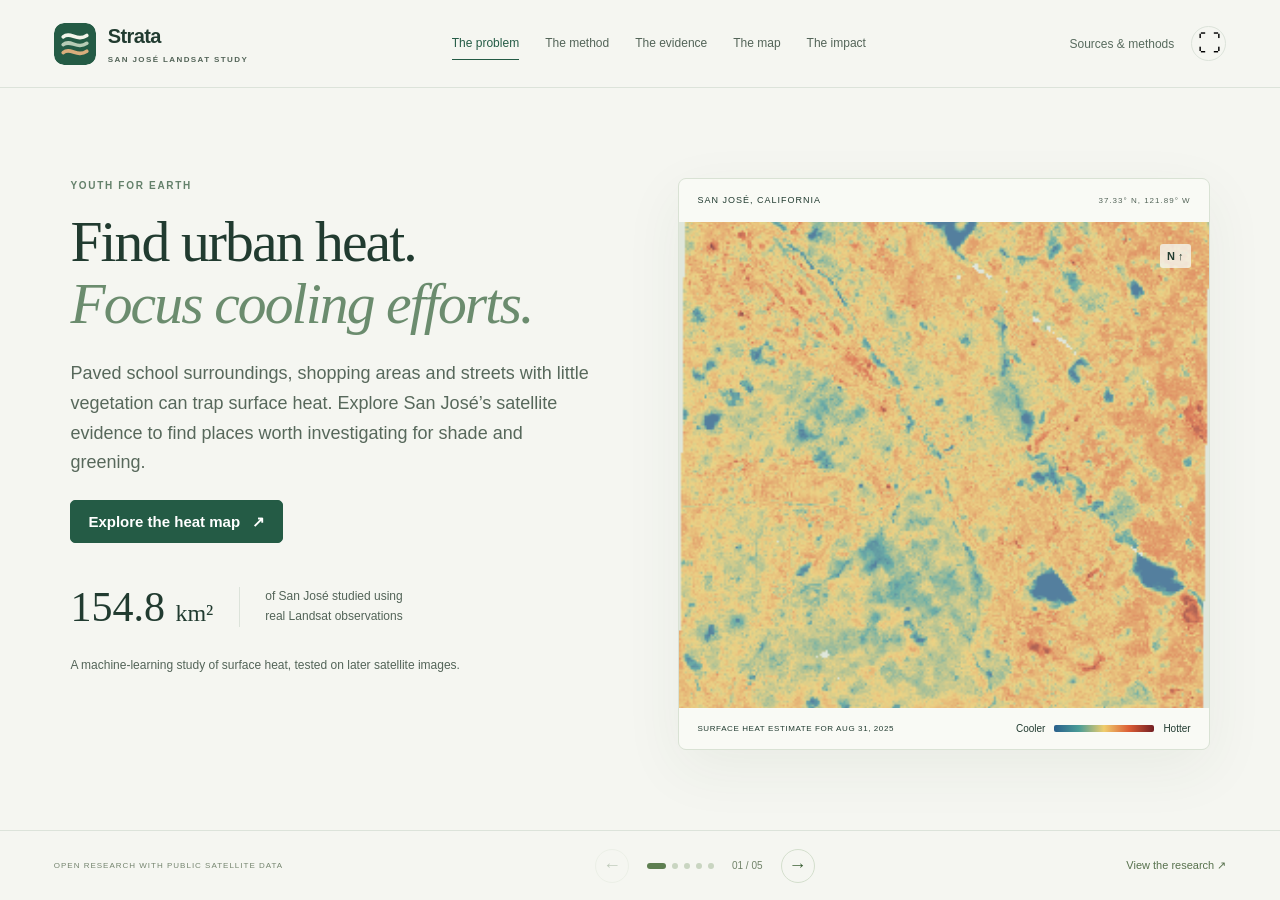
==== web/research.html @ 75213801 "Add California school discovery and evidence" ====
<!doctype html>
<html lang="en">
<head>
<meta charset="utf-8"><meta name="viewport" content="width=device-width,initial-scale=1"><meta name="theme-color" content="#f4f5f0">
<meta name="description" content="Strata: testing machine learning on real Landsat observations to find hot, low-green areas in San José for cooling assessment.">
<title>Strata — Satellite data for cooler cities</title>
<link rel="icon" href="icon.svg?v=strata" type="image/svg+xml"><link rel="icon" href="favicon.ico?v=strata" sizes="16x16 32x32 48x48"><link rel="apple-touch-icon" href="apple-touch-icon.png"><meta name="apple-mobile-web-app-title" content="Strata"><link rel="stylesheet" href="vendor/leaflet.css"><link rel="stylesheet" href="heat.css?v=explorer-20261018-5">
</head>
<body>
<header class="site-header"><a class="identity" href="#problem" aria-label="Strata, beginning"><img class="identity-mark" src="icon.svg" alt="" width="42" height="42"><span class="identity-name">Strata<small>SAN JOSÉ LANDSAT STUDY</small></span></a><nav aria-label="Sections"><a href="#problem">The problem</a><a href="#method">The method</a><a href="#results">The evidence</a><a href="#map-section">The map</a><a href="#impact">The impact</a></nav><div class="header-tools"><button id="sources-open" class="quiet-button">Sources & methods</button><button id="fullscreen" class="icon-button" aria-label="Enter full screen" title="Full screen">⛶</button></div></header>
<main>
<section id="problem" class="slide active" aria-labelledby="problem-title"><div class="intro-copy"><p class="eyebrow">YOUTH FOR EARTH</p><h1 id="problem-title">Find urban heat.<br><em>Focus cooling efforts.</em></h1><p class="lead">Paved school surroundings, shopping areas and streets with little vegetation can trap surface heat. Explore San José’s satellite evidence to find places worth investigating for shade and greening.</p><a class="primary-button intro-cta" href="#map-section">Explore the heat map <span aria-hidden="true">↗</span></a><div class="intro-stat"><strong>154.8 <span>km²</span></strong><p>of San José studied using<br>real Landsat observations</p></div><p class="subtle">A machine-learning study of surface heat, tested on later satellite images.</p></div><figure class="hero-map"><div class="map-location">SAN JOSÉ, CALIFORNIA <span>37.33° N, 121.89° W</span></div><img src="heat/predicted-anomaly.png" alt="Model-estimated surface heat differences across the San José study area, based on August 31, 2025 Landsat observations"><div class="map-compass" aria-hidden="true">N ↑</div><figcaption><span>SURFACE HEAT ESTIMATE FOR AUG 31, 2025</span><div class="color-key"><span>Cooler</span><i></i><span>Hotter</span></div></figcaption></figure></section>

<section id="method" class="slide" aria-labelledby="method-title" hidden>
  <div class="slide-heading">
    <p class="eyebrow">01 / FROM SATELLITE DATA TO A TESTED MODEL</p>
    <h2 id="method-title">Learn heat patterns<br>from reflected light.</h2>
    <p class="lead"><a href="https://science.nasa.gov/mission/landsat-8/" target="_blank" rel="noreferrer">Landsat</a> is NASA and the U.S. Geological Survey’s Earth-observing satellite program. Its images capture reflected sunlight and heat emitted by the ground.</p>
  </div>
  <div class="method-visual">
    <div class="pipeline">
      <article>
        <div class="spectral-graphic" aria-hidden="true"><i></i><i></i><i></i><i></i><i></i><i></i></div>
        <span class="step-number">01</span>
        <h3>Prepare the satellite inputs</h3>
        <p>Remove cloudy pixels. Use six visible and infrared bands to measure vegetation, moisture and built-surface patterns, including nearby areas.</p>
        <small class="pipeline-label">INPUT: REFLECTED LIGHT</small>
      </article>
      <span class="pipeline-arrow" aria-hidden="true">→</span>
      <article>
        <svg class="tree-graphic" viewBox="0 0 180 86" aria-hidden="true"><path d="M90 8V28M90 28H38V48M90 28H142V48M38 48H14V74M38 48H62V74M142 48H118V74M142 48H166V74"/><g><circle cx="90" cy="8" r="7"/><circle cx="38" cy="48" r="7"/><circle cx="142" cy="48" r="7"/><circle cx="14" cy="74" r="5"/><circle cx="62" cy="74" r="5"/><circle cx="118" cy="74" r="5"/><circle cx="166" cy="74" r="5"/></g></svg>
        <span class="step-number">02</span>
        <h3>Learn from measured heat</h3>
        <p>Pair earlier light readings with known surface temperatures. Our model learns patterns connecting reflected light with relative surface heat. Open the technical details to see its settings.</p>
        <small class="pipeline-label">TRAINING ANSWER: THERMAL DATA</small>
      </article>
      <span class="pipeline-arrow" aria-hidden="true">→</span>
      <article>
        <div class="heat-graphic" aria-hidden="true"></div>
        <span class="step-number">03</span>
        <h3>Predict, then check</h3>
        <p>Estimate heat in two unseen 2025 images using reflected light alone. Compare the estimates with the satellite’s withheld thermal readings.</p>
        <small class="pipeline-label">OUTPUT: °C ABOVE OR BELOW THE IMAGE MEDIAN</small>
      </article>
    </div>
    <div class="training-timeline">
      <div><span class="timeline-label">TRAIN THE MODEL</span><strong>2022—2024</strong><span>8 images with light and heat measurements</span></div>
      <div class="timeline-track" aria-hidden="true"><i></i><i></i><i></i><i></i><i></i><i></i><i></i><i></i><b>→</b><i class="test-dot"></i><i class="test-dot"></i></div>
      <div><span class="timeline-label test">TEST ON LATER DATES</span><strong>2025</strong><span>2 images excluded from training</span></div>
    </div>
    <div class="method-note"><span>What the ML tests</span><p>Can reflected light recover surface-heat patterns? Thermal readings are evaluation targets, not input features. The observed map is available directly for this date; ML is not required to view it.</p></div><details class="technical-details"><summary>Model settings & evaluation design</summary><p>ExtraTrees uses 220 trees, minimum leaf size 3, six reflectance bands, four spectral indices, and 90/270 m neighborhood context. Eight earlier images train the model; two later images test it. A separate spatial check withholds 600 m blocks.</p></details>
  </div>
</section>

<section id="results" class="slide" aria-labelledby="results-title" hidden><div class="slide-heading compact"><p class="eyebrow">02 / MEASURED PERFORMANCE</p><h2 id="results-title">Tested on later dates.<br><em>Better than a simple baseline.</em></h2></div><div class="evidence-layout"><article class="chart-panel"><div class="chart-heading"><h3>Surface-temperature prediction error</h3><span>RMSE in °C (lower is better)</span></div><div id="error-chart" class="error-chart" aria-live="polite"></div><div class="chart-legend"><span><i class="baseline-swatch"></i>Same temperature difference everywhere</span><span><i class="model-swatch"></i>Our model</span></div><p class="chart-caption">Baseline: predict the scene median at every location.</p></article><article class="hotspot-panel"><div class="result-number"><strong id="error-reduction">—</strong><span>lower average error<br>across the two test dates</span></div><div class="hotspot-heading"><h3>Did it find the hottest places?</h3><p>Among locations flagged in the hottest fifth:</p></div><div id="hotspot-chart" aria-live="polite"></div><p class="chart-caption">A match means a location was also in the satellite-measured hottest fifth. These results come from the later 2025 images.</p></article></div><details class="technical-details spatial-check"><summary>Separate spatial check: compare with a simpler model</summary><p>This check holds out 600 m blocks in the training-year images. It is separate from the two later test dates above.</p><p id="ridge-comparison">Loading spatial comparison…</p></details><div class="evidence-foot"><span>Real Landsat observations with a separate heat-band target</span><span>Surface heat differences, rather than air temperature</span></div></section>

<section id="map-section" class="slide map-slide" aria-labelledby="map-title" hidden>
  <div class="map-slide-heading"><div><p class="eyebrow">03 / EXPLORE YOUR SURROUNDINGS</p><h2 id="map-title">Familiar places.<em> A closer look at heat.</em></h2></div><span class="date-label">ACQUIRED AUG 31, 2025 · HISTORICAL SURFACE HEAT</span></div>
  <p class="explorer-intro">Choose a place or click the map. Compare the surrounding 300 m, then explore which hot, low-green areas qualify for field review.</p>
  <p id="data-status" class="notice" role="status">Loading satellite observations and places…</p>
  <fieldset id="explorer-controls" class="explorer-controls" disabled><legend class="sr-only">Explore satellite evidence</legend>
    <div class="place-picker"><div class="place-search"><label for="place-search">Find a starting place</label><input id="place-search" type="search" placeholder="Search the 3 featured places" aria-controls="place-list" autocomplete="off"><small>Featured places only · San José study area</small></div><div id="place-list" class="place-list"></div><p id="place-empty" class="notice" role="status" hidden>No matching featured place. Try “park,” “campus” or “market,” or select the map.</p></div>
    <div class="map-card"><div class="map-toolbar"><div class="map-modes" role="group" aria-label="Map layer"><button class="mode active" data-mode="prediction" aria-pressed="true">Model estimate</button><button class="mode" data-mode="observed" aria-pressed="false">Satellite measurement</button><button class="mode" data-mode="error" aria-pressed="false">Prediction error</button><button class="mode" data-mode="priority" aria-pressed="false">Places to review</button></div><button class="quiet-button" id="map-reset" type="button">Reset map view ↗</button></div>
      <p id="basemap-status" class="notice warning" role="status" hidden>Street-map tiles are unavailable. Satellite layers, place selection, comparisons and exports still work.</p>
      <div class="map-body"><div class="map-canvas"><div id="map" tabindex="0" role="region" aria-describedby="map-view-status" aria-label="Interactive surface heat map of San José"></div><p id="map-view-status" class="sr-only"></p><p class="map-keyboard-hint">Keyboard: arrow keys pan, +/− zoom. Use the place buttons or coordinates to select an area.</p></div><aside class="pixel-card"><p class="eyebrow">SELECTED LOCATION</p><h3 id="pixel-title">Choose a place</h3><p id="pixel-copy">Compare a model estimate with the satellite observation.</p><p id="pixel-coordinates" class="coordinate-readout"></p><a id="place-source" class="source-reference" target="_blank" rel="noreferrer" hidden>Place source ↗</a><dl><dt>Model estimate</dt><dd id="pixel-pred">—</dd><dt>Satellite measurement</dt><dd id="pixel-observed">—</dd><dt>Model − measurement</dt><dd id="pixel-error">—</dd><dt>Vegetation index</dt><dd id="pixel-ndvi">—</dd></dl><p class="pixel-note">°C above or below this image’s median <strong>surface</strong> temperature—not air temperature. Vegetation index (NDVI) indicates greenness, not the percentage of tree canopy.</p><div class="screen-status" id="pixel-priority">Select a location to inspect</div><button id="compare-add" class="primary-button" type="button" disabled>Compare this area · 300 m</button></aside></div>
      <div class="map-foot"><div class="color-key"><span id="legend-left">Cooler</span><i id="legend-gradient"></i><span id="legend-right">Hotter</span></div><span id="map-note">Degrees above / below the scene median</span></div>
    </div>
    <details class="technical-details coordinate-picker"><summary>Select a location by coordinates</summary><form id="coordinate-form"><label>Latitude<input id="latitude" type="number" step="any" required value="37.336446"></label><label>Longitude<input id="longitude" type="number" step="any" required value="-121.894151"></label><button class="secondary-button" type="submit">Inspect coordinates</button></form><p id="coordinate-message" role="status">Coordinates must fall inside the mapped study area.</p></details>
    <details id="screen-details" class="technical-details screen-details"><summary>Explore screening criteria <span id="screen-badge">Original study screen</span></summary><p>Change which areas qualify for review. These controls do not change the temperatures or simulate cooling.</p><fieldset class="screen-choice"><legend>Screening method</legend><label><input type="radio" name="screen-method" value="original" checked> Original study screen</label><label><input type="radio" name="screen-method" value="custom"> Explore your own criteria</label></fieldset><p id="screen-description">The original saved mask uses the upper quarter of positive model estimates and source NDVI below 0.25.</p><div id="custom-controls" class="thresholds" hidden><label for="heat-threshold">Minimum modeled heat above the image median <output id="heat-value" for="heat-threshold">+1.0°C</output><input id="heat-threshold" type="range" min="0" max="5" step="0.5" value="1"></label><label for="ndvi-threshold">Vegetation index below <output id="ndvi-value" for="ndvi-threshold">0.25</output><input id="ndvi-threshold" type="range" min="0.10" max="0.50" step="0.05" value="0.25"></label><p>Lower NDVI limits select less-green areas. Custom screening requires positive modeled heat. It uses rounded display-grid values and approximates the source data.</p></div><p id="screen-summary" class="screen-summary" role="status"></p><button id="screen-reset" class="secondary-button" type="button">Restore original study screen</button></details>
    <section class="comparisons" aria-labelledby="comparison-title"><div class="section-bar"><div><p class="eyebrow">COMPARE THE SURROUNDINGS</p><h3 id="comparison-title">Three places. The same 300 m radius.</h3></div><div class="comparison-actions"><button id="comparison-undo" class="quiet-button" type="button" hidden>Undo selection change</button><button id="comparison-reset" class="quiet-button" type="button" disabled>Clear comparisons</button></div></div><p class="comparison-explainer">Area averages use valid display cells inside each circle. These are neighborhood-scale summaries, not measurements of a building or sidewalk. Thermal observations are about 100 m native resolution; display samples are not independent.</p><p id="comparison-message" class="notice" role="status">Select a place, then choose “Compare this area.” You can add up to three.</p><div id="comparison-cards" class="comparison-cards"></div><a id="review-link" class="primary-button" href="#impact" hidden>Build a field-review brief ↗</a></section>
  </fieldset>
</section>

<section id="impact" class="slide impact-slide" aria-labelledby="impact-title" hidden>
  <div class="slide-heading compact"><p class="eyebrow">04 / FROM EVIDENCE TO ACTION</p><h2 id="impact-title">From satellite evidence<br><em>to field review.</em></h2><p class="lead">Use hot, low-green areas as a starting point for investigating urban shade and greening. A map is the beginning of a site assessment.</p></div>
  <div class="impact-overview"><article class="study-screen-record"><span class="eyebrow">ARCHIVED ORIGINAL STUDY SCREEN</span><div class="impact-stat"><strong id="candidate-km">16.2 <span>km²</span></strong><p>flagged for review<br><span id="candidate-percent">10.5% of the mapped area</span></p></div><p id="area-caption">154.8 km² studied → 16.2 km² flagged</p><div id="area-grid" class="area-grid" aria-label="Original source-grid screening area"></div><p class="impact-limit">Source-grid area from the original analysis. Custom controls never alter this archived total. No cooling benefit has been measured.</p></article>
  <article class="case-study"><p class="eyebrow">A DOCUMENTED LOCAL COMPARISON</p><h3>San Pedro Square & the park vicinity</h3><p id="case-results">Loading the satellite comparison…</p><p><strong>Current field observations:</strong> not collected. The satellite image was acquired on August 31, 2025; it does not establish current site conditions.</p><p><strong>Proposed follow-up:</strong> check shade, paved surfaces, planting space and local priorities at each location. A cooler observed area can still be informative; the comparison does not prove vegetation caused the difference.</p><button id="case-load" class="secondary-button" type="button" disabled>Compare these two places</button><p class="small-copy">Replaces the current comparison. Use “Undo selection change” on the map to restore it.</p></article></div>
  <section class="review-builder" aria-labelledby="brief-heading"><div class="section-bar"><div><p class="eyebrow">YOUR PLANNING OUTPUT</p><h3 id="brief-heading">Field-review brief</h3></div><div class="export-actions"><button id="print-brief" class="primary-button" type="button" disabled>Print brief / Save PDF</button><button id="download-csv" class="secondary-button" type="button" disabled>Download CSV</button></div></div><p id="brief-empty">Add one to three areas on the map to prepare a brief. <a href="#map-section">Explore the map ↗</a></p><div id="brief-preview" hidden></div></section>
</section>
</main>
<footer class="deck-footer"><span class="footer-note">OPEN RESEARCH WITH PUBLIC SATELLITE DATA</span><div class="deck-navigation"><button id="previous" class="nav-arrow" aria-label="Previous section">←</button><div class="slide-dots" aria-label="Section navigation"></div><span id="slide-counter">01 / 05</span><button id="next" class="nav-arrow" aria-label="Next section">→</button></div><a id="repo-link" href="https://github.com/BraedynMendonca/strata" target="_blank" rel="noreferrer">View the research ↗</a></footer>
<dialog id="sources-dialog"><div class="dialog-header"><div><p class="eyebrow">STRATA RESEARCH RECORD</p><h2>Sources & methods</h2></div><button id="sources-close" class="icon-button" aria-label="Close sources">×</button></div><div class="dialog-body"><h3>Public satellite observations</h3><div id="sources" class="source-links"></div><h3>Model and evaluation</h3><p id="method-detail"></p><p id="spatial-detail"></p><p id="ridge-detail"></p><h3>Screen definition</h3><p>Top quarter of positive model-estimated heat differences, with vegetation index (NDVI) below 0.25. Approximate area calculated on the source grid. The screen does not assess ownership, space for trees, utilities, irrigation, or local priorities.</p><h3>Interpretation</h3><p>These are same-day relative heat estimates from reflected-light data on dates excluded from training. The model does not forecast future weather. Thermal targets are centered on each image’s median.</p><p>Temperature scores and hotspot precision use a seeded sample of up to 30,000 valid pixels per test date. The headline error reduction compares the average of the two date-specific RMSE values with the average baseline RMSE.</p><p>Landsat thermal observations have approximately 100 m native resolution, distributed on a 30 m grid. Display resampling adds no measured detail. Click readouts are rounded to 0.1°C. Two clear-sky dates in one city provide preliminary validation; they do not establish human heat exposure or the causal benefit of a cooling intervention.</p><a href="heat/study.json" target="_blank">Download the evaluation record ↗</a></div></dialog>
<div id="load-error" role="alert" hidden><p id="load-error-message"></p><button id="retry-load" class="secondary-button" type="button">Retry loading data</button></div><p id="action-status" class="sr-only" role="status"></p>
<script src="vendor/leaflet.js"></script><script src="analysis.js?v=explorer-20261018-5"></script><script src="heat.js?v=explorer-20261018-5"></script>
</body></html>
---- web/vendor/leaflet.css ----
/* required styles */

.leaflet-pane,
.leaflet-tile,
.leaflet-marker-icon,
.leaflet-marker-shadow,
.leaflet-tile-container,
.leaflet-pane > svg,
.leaflet-pane > canvas,
.leaflet-zoom-box,
.leaflet-image-layer,
.leaflet-layer {
	position: absolute;
	left: 0;
	top: 0;
	}
.leaflet-container {
	overflow: hidden;
	}
.leaflet-tile,
.leaflet-marker-icon,
.leaflet-marker-shadow {
	-webkit-user-select: none;
	   -moz-user-select: none;
	        user-select: none;
	  -webkit-user-drag: none;
	}
/* Prevents IE11 from highlighting tiles in blue */
.leaflet-tile::selection {
	background: transparent;
}
/* Safari renders non-retina tile on retina better with this, but Chrome is worse */
.leaflet-safari .leaflet-tile {
	image-rendering: -webkit-optimize-contrast;
	}
/* hack that prevents hw layers "stretching" when loading new tiles */
.leaflet-safari .leaflet-tile-container {
	width: 1600px;
	height: 1600px;
	-webkit-transform-origin: 0 0;
	}
.leaflet-marker-icon,
.leaflet-marker-shadow {
	display: block;
	}
/* .leaflet-container svg: reset svg max-width decleration shipped in Joomla! (joomla.org) 3.x */
/* .leaflet-container img: map is broken in FF if you have max-width: 100% on tiles */
.leaflet-container .leaflet-overlay-pane svg {
	max-width: none !important;
	max-height: none !important;
	}
.leaflet-container .leaflet-marker-pane img,
.leaflet-container .leaflet-shadow-pane img,
.leaflet-container .leaflet-tile-pane img,
.leaflet-container img.leaflet-image-layer,
.leaflet-container .leaflet-tile {
	max-width: none !important;
	max-height: none !important;
	width: auto;
	padding: 0;
	}

.leaflet-container img.leaflet-tile {
	/* See: https://bugs.chromium.org/p/chromium/issues/detail?id=600120 */
	mix-blend-mode: plus-lighter;
}

.leaflet-container.leaflet-touch-zoom {
	-ms-touch-action: pan-x pan-y;
	touch-action: pan-x pan-y;
	}
.leaflet-container.leaflet-touch-drag {
	-ms-touch-action: pinch-zoom;
	/* Fallback for FF which doesn't support pinch-zoom */
	touch-action: none;
	touch-action: pinch-zoom;
}
.leaflet-container.leaflet-touch-drag.leaflet-touch-zoom {
	-ms-touch-action: none;
	touch-action: none;
}
.leaflet-container {
	-webkit-tap-highlight-color: transparent;
}
.leaflet-container a {
	-webkit-tap-highlight-color: rgba(51, 181, 229, 0.4);
}
.leaflet-tile {
	filter: inherit;
	visibility: hidden;
	}
.leaflet-tile-loaded {
	visibility: inherit;
	}
.leaflet-zoom-box {
	width: 0;
	height: 0;
	-moz-box-sizing: border-box;
	     box-sizing: border-box;
	z-index: 800;
	}
/* workaround for https://bugzilla.mozilla.org/show_bug.cgi?id=888319 */
.leaflet-overlay-pane svg {
	-moz-user-select: none;
	}

.leaflet-pane         { z-index: 400; }

.leaflet-tile-pane    { z-index: 200; }
.leaflet-overlay-pane { z-index: 400; }
.leaflet-shadow-pane  { z-index: 500; }
.leaflet-marker-pane  { z-index: 600; }
.leaflet-tooltip-pane   { z-index: 650; }
.leaflet-popup-pane   { z-index: 700; }

.leaflet-map-pane canvas { z-index: 100; }
.leaflet-map-pane svg    { z-index: 200; }

.leaflet-vml-shape {
	width: 1px;
	height: 1px;
	}
.lvml {
	behavior: url(#default#VML);
	display: inline-block;
	position: absolute;
	}


/* control positioning */

.leaflet-control {
	position: relative;
	z-index: 800;
	pointer-events: visiblePainted; /* IE 9-10 doesn't have auto */
	pointer-events: auto;
	}
.leaflet-top,
.leaflet-bottom {
	position: absolute;
	z-index: 1000;
	pointer-events: none;
	}
.leaflet-top {
	top: 0;
	}
.leaflet-right {
	right: 0;
	}
.leaflet-bottom {
	bottom: 0;
	}
.leaflet-left {
	left: 0;
	}
.leaflet-control {
	float: left;
	clear: both;
	}
.leaflet-right .leaflet-control {
	float: right;
	}
.leaflet-top .leaflet-control {
	margin-top: 10px;
	}
.leaflet-bottom .leaflet-control {
	margin-bottom: 10px;
	}
.leaflet-left .leaflet-control {
	margin-left: 10px;
	}
.leaflet-right .leaflet-control {
	margin-right: 10px;
	}


/* zoom and fade animations */

.leaflet-fade-anim .leaflet-popup {
	opacity: 0;
	-webkit-transition: opacity 0.2s linear;
	   -moz-transition: opacity 0.2s linear;
	        transition: opacity 0.2s linear;
	}
.leaflet-fade-anim .leaflet-map-pane .leaflet-popup {
	opacity: 1;
	}
.leaflet-zoom-animated {
	-webkit-transform-origin: 0 0;
	    -ms-transform-origin: 0 0;
	        transform-origin: 0 0;
	}
svg.leaflet-zoom-animated {
	will-change: transform;
}

.leaflet-zoom-anim .leaflet-zoom-animated {
	-webkit-transition: -webkit-transform 0.25s cubic-bezier(0,0,0.25,1);
	   -moz-transition:    -moz-transform 0.25s cubic-bezier(0,0,0.25,1);
	        transition:         transform 0.25s cubic-bezier(0,0,0.25,1);
	}
.leaflet-zoom-anim .leaflet-tile,
.leaflet-pan-anim .leaflet-tile {
	-webkit-transition: none;
	   -moz-transition: none;
	        transition: none;
	}

.leaflet-zoom-anim .leaflet-zoom-hide {
	visibility: hidden;
	}


/* cursors */

.leaflet-interactive {
	cursor: pointer;
	}
.leaflet-grab {
	cursor: -webkit-grab;
	cursor:    -moz-grab;
	cursor:         grab;
	}
.leaflet-crosshair,
.leaflet-crosshair .leaflet-interactive {
	cursor: crosshair;
	}
.leaflet-popup-pane,
.leaflet-control {
	cursor: auto;
	}
.leaflet-dragging .leaflet-grab,
.leaflet-dragging .leaflet-grab .leaflet-interactive,
.leaflet-dragging .leaflet-marker-draggable {
	cursor: move;
	cursor: -webkit-grabbing;
	cursor:    -moz-grabbing;
	cursor:         grabbing;
	}

/* marker & overlays interactivity */
.leaflet-marker-icon,
.leaflet-marker-shadow,
.leaflet-image-layer,
.leaflet-pane > svg path,
.leaflet-tile-container {
	pointer-events: none;
	}

.leaflet-marker-icon.leaflet-interactive,
.leaflet-image-layer.leaflet-interactive,
.leaflet-pane > svg path.leaflet-interactive,
svg.leaflet-image-layer.leaflet-interactive path {
	pointer-events: visiblePainted; /* IE 9-10 doesn't have auto */
	pointer-events: auto;
	}

/* visual tweaks */

.leaflet-container {
	background: #ddd;
	outline-offset: 1px;
	}
.leaflet-container a {
	color: #0078A8;
	}
.leaflet-zoom-box {
	border: 2px dotted #38f;
	background: rgba(255,255,255,0.5);
	}


/* general typography */
.leaflet-container {
	font-family: "Helvetica Neue", Arial, Helvetica, sans-serif;
	font-size: 12px;
	font-size: 0.75rem;
	line-height: 1.5;
	}


/* general toolbar styles */

.leaflet-bar {
	box-shadow: 0 1px 5px rgba(0,0,0,0.65);
	border-radius: 4px;
	}
.leaflet-bar a {
	background-color: #fff;
	border-bottom: 1px solid #ccc;
	width: 26px;
	height: 26px;
	line-height: 26px;
	display: block;
	text-align: center;
	text-decoration: none;
	color: black;
	}
.leaflet-bar a,
.leaflet-control-layers-toggle {
	background-position: 50% 50%;
	background-repeat: no-repeat;
	display: block;
	}
.leaflet-bar a:hover,
.leaflet-bar a:focus {
	background-color: #f4f4f4;
	}
.leaflet-bar a:first-child {
	border-top-left-radius: 4px;
	border-top-right-radius: 4px;
	}
.leaflet-bar a:last-child {
	border-bottom-left-radius: 4px;
	border-bottom-right-radius: 4px;
	border-bottom: none;
	}
.leaflet-bar a.leaflet-disabled {
	cursor: default;
	background-color: #f4f4f4;
	color: #bbb;
	}

.leaflet-touch .leaflet-bar a {
	width: 30px;
	height: 30px;
	line-height: 30px;
	}
.leaflet-touch .leaflet-bar a:first-child {
	border-top-left-radius: 2px;
	border-top-right-radius: 2px;
	}
.leaflet-touch .leaflet-bar a:last-child {
	border-bottom-left-radius: 2px;
	border-bottom-right-radius: 2px;
	}

/* zoom control */

.leaflet-control-zoom-in,
.leaflet-control-zoom-out {
	font: bold 18px 'Lucida Console', Monaco, monospace;
	text-indent: 1px;
	}

.leaflet-touch .leaflet-control-zoom-in, .leaflet-touch .leaflet-control-zoom-out  {
	font-size: 22px;
	}


/* layers control */

.leaflet-control-layers {
	box-shadow: 0 1px 5px rgba(0,0,0,0.4);
	background: #fff;
	border-radius: 5px;
	}
.leaflet-control-layers-toggle {
	background-image: url(images/layers.png);
	width: 36px;
	height: 36px;
	}
.leaflet-retina .leaflet-control-layers-toggle {
	background-image: url(images/layers-2x.png);
	background-size: 26px 26px;
	}
.leaflet-touch .leaflet-control-layers-toggle {
	width: 44px;
	height: 44px;
	}
.leaflet-control-layers .leaflet-control-layers-list,
.leaflet-control-layers-expanded .leaflet-control-layers-toggle {
	display: none;
	}
.leaflet-control-layers-expanded .leaflet-control-layers-list {
	display: block;
	position: relative;
	}
.leaflet-control-layers-expanded {
	padding: 6px 10px 6px 6px;
	color: #333;
	background: #fff;
	}
.leaflet-control-layers-scrollbar {
	overflow-y: scroll;
	overflow-x: hidden;
	padding-right: 5px;
	}
.leaflet-control-layers-selector {
	margin-top: 2px;
	position: relative;
	top: 1px;
	}
.leaflet-control-layers label {
	display: block;
	font-size: 13px;
	font-size: 1.08333em;
	}
.leaflet-control-layers-separator {
	height: 0;
	border-top: 1px solid #ddd;
	margin: 5px -10px 5px -6px;
	}

/* Default icon URLs */
.leaflet-default-icon-path { /* used only in path-guessing heuristic, see L.Icon.Default */
	background-image: url(images/marker-icon.png);
	}


/* attribution and scale controls */

.leaflet-container .leaflet-control-attribution {
	background: #fff;
	background: rgba(255, 255, 255, 0.8);
	margin: 0;
	}
.leaflet-control-attribution,
.leaflet-control-scale-line {
	padding: 0 5px;
	color: #333;
	line-height: 1.4;
	}
.leaflet-control-attribution a {
	text-decoration: none;
	}
.leaflet-control-attribution a:hover,
.leaflet-control-attribution a:focus {
	text-decoration: underline;
	}
.leaflet-attribution-flag {
	display: inline !important;
	vertical-align: baseline !important;
	width: 1em;
	height: 0.6669em;
	}
.leaflet-left .leaflet-control-scale {
	margin-left: 5px;
	}
.leaflet-bottom .leaflet-control-scale {
	margin-bottom: 5px;
	}
.leaflet-control-scale-line {
	border: 2px solid #777;
	border-top: none;
	line-height: 1.1;
	padding: 2px 5px 1px;
	white-space: nowrap;
	-moz-box-sizing: border-box;
	     box-sizing: border-box;
	background: rgba(255, 255, 255, 0.8);
	text-shadow: 1px 1px #fff;
	}
.leaflet-control-scale-line:not(:first-child) {
	border-top: 2px solid #777;
	border-bottom: none;
	margin-top: -2px;
	}
.leaflet-control-scale-line:not(:first-child):not(:last-child) {
	border-bottom: 2px solid #777;
	}

.leaflet-touch .leaflet-control-attribution,
.leaflet-touch .leaflet-control-layers,
.leaflet-touch .leaflet-bar {
	box-shadow: none;
	}
.leaflet-touch .leaflet-control-layers,
.leaflet-touch .leaflet-bar {
	border: 2px solid rgba(0,0,0,0.2);
	background-clip: padding-box;
	}


/* popup */

.leaflet-popup {
	position: absolute;
	text-align: center;
	margin-bottom: 20px;
	}
.leaflet-popup-content-wrapper {
	padding: 1px;
	text-align: left;
	border-radius: 12px;
	}
.leaflet-popup-content {
	margin: 13px 24px 13px 20px;
	line-height: 1.3;
	font-size: 13px;
	font-size: 1.08333em;
	min-height: 1px;
	}
.leaflet-popup-content p {
	margin: 17px 0;
	margin: 1.3em 0;
	}
.leaflet-popup-tip-container {
	width: 40px;
	height: 20px;
	position: absolute;
	left: 50%;
	margin-top: -1px;
	margin-left: -20px;
	overflow: hidden;
	pointer-events: none;
	}
.leaflet-popup-tip {
	width: 17px;
	height: 17px;
	padding: 1px;

	margin: -10px auto 0;
	pointer-events: auto;

	-webkit-transform: rotate(45deg);
	   -moz-transform: rotate(45deg);
	    -ms-transform: rotate(45deg);
	        transform: rotate(45deg);
	}
.leaflet-popup-content-wrapper,
.leaflet-popup-tip {
	background: white;
	color: #333;
	box-shadow: 0 3px 14px rgba(0,0,0,0.4);
	}
.leaflet-container a.leaflet-popup-close-button {
	position: absolute;
	top: 0;
	right: 0;
	border: none;
	text-align: center;
	width: 24px;
	height: 24px;
	font: 16px/24px Tahoma, Verdana, sans-serif;
	color: #757575;
	text-decoration: none;
	background: transparent;
	}
.leaflet-container a.leaflet-popup-close-button:hover,
.leaflet-container a.leaflet-popup-close-button:focus {
	color: #585858;
	}
.leaflet-popup-scrolled {
	overflow: auto;
	}

.leaflet-oldie .leaflet-popup-content-wrapper {
	-ms-zoom: 1;
	}
.leaflet-oldie .leaflet-popup-tip {
	width: 24px;
	margin: 0 auto;

	-ms-filter: "progid:DXImageTransform.Microsoft.Matrix(M11=0.70710678, M12=0.70710678, M21=-0.70710678, M22=0.70710678)";
	filter: progid:DXImageTransform.Microsoft.Matrix(M11=0.70710678, M12=0.70710678, M21=-0.70710678, M22=0.70710678);
	}

.leaflet-oldie .leaflet-control-zoom,
.leaflet-oldie .leaflet-control-layers,
.leaflet-oldie .leaflet-popup-content-wrapper,
.leaflet-oldie .leaflet-popup-tip {
	border: 1px solid #999;
	}


/* div icon */

.leaflet-div-icon {
	background: #fff;
	border: 1px solid #666;
	}


/* Tooltip */
/* Base styles for the element that has a tooltip */
.leaflet-tooltip {
	position: absolute;
	padding: 6px;
	background-color: #fff;
	border: 1px solid #fff;
	border-radius: 3px;
	color: #222;
	white-space: nowrap;
	-webkit-user-select: none;
	-moz-user-select: none;
	-ms-user-select: none;
	user-select: none;
	pointer-events: none;
	box-shadow: 0 1px 3px rgba(0,0,0,0.4);
	}
.leaflet-tooltip.leaflet-interactive {
	cursor: pointer;
	pointer-events: auto;
	}
.leaflet-tooltip-top:before,
.leaflet-tooltip-bottom:before,
.leaflet-tooltip-left:before,
.leaflet-tooltip-right:before {
	position: absolute;
	pointer-events: none;
	border: 6px solid transparent;
	background: transparent;
	content: "";
	}

/* Directions */

.leaflet-tooltip-bottom {
	margin-top: 6px;
}
.leaflet-tooltip-top {
	margin-top: -6px;
}
.leaflet-tooltip-bottom:before,
.leaflet-tooltip-top:before {
	left: 50%;
	margin-left: -6px;
	}
.leaflet-tooltip-top:before {
	bottom: 0;
	margin-bottom: -12px;
	border-top-color: #fff;
	}
.leaflet-tooltip-bottom:before {
	top: 0;
	margin-top: -12px;
	margin-left: -6px;
	border-bottom-color: #fff;
	}
.leaflet-tooltip-left {
	margin-left: -6px;
}
.leaflet-tooltip-right {
	margin-left: 6px;
}
.leaflet-tooltip-left:before,
.leaflet-tooltip-right:before {
	top: 50%;
	margin-top: -6px;
	}
.leaflet-tooltip-left:before {
	right: 0;
	margin-right: -12px;
	border-left-color: #fff;
	}
.leaflet-tooltip-right:before {
	left: 0;
	margin-left: -12px;
	border-right-color: #fff;
	}

/* Printing */

@media print {
	/* Prevent printers from removing background-images of controls. */
	.leaflet-control {
		-webkit-print-color-adjust: exact;
		print-color-adjust: exact;
		}
	}
---- web/heat.css ----
:root{color-scheme:light;--paper:#f5f6f1;--ink:#213b30;--muted:#69756d;--line:#dce3da;--pine:#245b45;--sage:#b7cbb5;--orange:#b8653c}*{box-sizing:border-box}body{margin:0;background:var(--paper);color:var(--ink);font:16px/1.5 -apple-system,BlinkMacSystemFont,"Segoe UI",sans-serif;-webkit-font-smoothing:antialiased}button,a{-webkit-tap-highlight-color:transparent}button{font:inherit;cursor:pointer}a{color:inherit;text-underline-offset:4px}button:focus-visible,a:focus-visible{outline:3px solid #bf7946;outline-offset:4px}button:disabled{opacity:.28;cursor:default}.site-header{height:88px;display:flex;align-items:center;justify-content:space-between;padding:0 4.2vw;border-bottom:1px solid var(--line);gap:24px}.identity{display:flex;align-items:center;gap:12px;font-weight:700;text-decoration:none;white-space:nowrap}.identity-mark{display:block;width:42px;height:42px;flex-shrink:0;border-radius:10px}.identity small{display:block;font-size:8px;letter-spacing:1.4px;font-weight:600;margin-top:3px;color:var(--muted)}nav{display:flex;gap:26px}nav a{font-size:12px;text-decoration:none;color:var(--muted);padding:7px 0;border-bottom:1px solid transparent}nav a[aria-current=page]{color:var(--pine);border-color:var(--pine)}.header-tools{display:flex;align-items:center;gap:17px}.quiet-button{padding:6px 0;border:0;background:none;color:#586b5e;font-size:12px}.quiet-button:hover{color:#142f20}.icon-button{border:1px solid var(--line);background:transparent;border-radius:50%;height:35px;width:35px;font-size:23px;line-height:1}main{max-width:1680px;margin:auto}.slide{min-height:calc(100svh - 158px);padding:38px 5.5vw 28px;display:grid;align-content:center;animation:reveal .25s ease}.slide[hidden]{display:none}.eyebrow{margin:0 0 18px;font-size:10px;font-weight:700;letter-spacing:1.7px;color:#64816b}h1,h2{font:400 clamp(38px,4.2vw,66px)/1.08 Georgia,"Times New Roman",serif;letter-spacing:-1.9px;margin:0 0 24px}h1 em,h2 em{font-weight:400;color:#6b8c6e}h2{font-size:clamp(36px,3.6vw,56px)}h3{font-weight:600}p{margin:0}.lead{font-size:clamp(16px,1.35vw,21px);line-height:1.65;color:#57685b;max-width:570px}.subtle{font-size:12px;line-height:1.6;color:var(--muted);max-width:410px}.slide-heading{margin-bottom:30px;display:grid;grid-template-columns:1.1fr .9fr;column-gap:65px;align-items:end}.slide-heading>.eyebrow{grid-column:1/-1}.slide-heading h2{margin-bottom:0}.slide-heading .lead{font-size:17px}.slide-heading.compact{display:block;margin-bottom:25px}.slide-heading.compact h2{font-size:clamp(35px,3.3vw,52px)}#problem{grid-template-columns:1fr 1fr;gap:6vw}.intro-copy h1{font-size:clamp(43px,4.5vw,72px)}.intro-stat{display:flex;gap:26px;align-items:center;padding:28px 0;margin-top:15px}.intro-stat>strong{font:42px/1 Georgia,serif;white-space:nowrap}.intro-stat strong span{font-size:24px}.intro-stat p{font-size:12px;line-height:1.65;color:var(--muted);padding-left:25px;border-left:1px solid var(--line)}.hero-map{position:relative;margin:0;border:1px solid #d9e2d4;border-radius:8px;overflow:hidden;background:#e0e7dc;box-shadow:0 18px 60px #304b3410}.hero-map img{display:block;width:100%;height:clamp(260px,52vh,565px);object-fit:cover;image-rendering:auto;opacity:.93}.map-location{display:flex;align-items:center;gap:8px;font-size:9px;letter-spacing:1px;background:#f9faf5;padding:15px 18px}.map-location>span:last-child{margin-left:auto;color:var(--muted);font-size:8px}.map-compass{position:absolute;right:18px;top:65px;font-size:11px;font-weight:700;padding:4px 7px;background:#f5f6f1c9;border-radius:3px}.hero-map figcaption{padding:13px 18px;background:#f9faf5;display:flex;align-items:center;justify-content:space-between;gap:12px;font-size:8px;letter-spacing:.6px}.color-key{display:flex;gap:9px;align-items:center;font-size:10px;letter-spacing:0;white-space:nowrap}.color-key i{width:100px;height:7px;background:linear-gradient(90deg,#295f8c,#4a9d97,#efcd6c,#dc5d35,#731f23);border-radius:2px}.pipeline{display:grid;grid-template-columns:1fr 40px 1fr 40px 1fr;gap:24px;align-items:center}.pipeline article{padding:20px 25px;border-top:1px solid var(--line)}.pipeline-arrow{font-size:29px;font-weight:300;color:#8da78b}.pipeline h3{font-size:20px;margin:8px 0}.pipeline p{font-size:14px;color:var(--muted);max-width:285px}.step-number{font-size:10px;color:#7e947d;display:block;margin-top:15px}.spectral-graphic{height:86px;display:flex;gap:6px;align-items:flex-end;max-width:190px}.spectral-graphic i{flex:1;height:70%;border-radius:4px 4px 0 0;background:#7c9cb7}.spectral-graphic i:nth-child(2){height:88%;background:#8eab85}.spectral-graphic i:nth-child(3){height:60%;background:#c58870}.spectral-graphic i:nth-child(4){height:95%;background:#677f5c}.spectral-graphic i:nth-child(5){height:76%;background:#b99a67}.spectral-graphic i:nth-child(6){height:56%;background:#9a825d}.tree-graphic{height:86px;width:180px;display:block}.tree-graphic path{fill:none;stroke:#9eb799;stroke-width:2}.tree-graphic circle{fill:#426c4d}.heat-graphic{width:185px;height:86px;border-radius:5px;background:radial-gradient(ellipse at 70% 30%,#c15437 0,transparent 42%),radial-gradient(ellipse at 30% 80%,#538b7b 0,transparent 50%),#d9cf90}.training-timeline{display:flex;gap:30px;align-items:center;border-top:1px solid var(--line);padding:25px 0 18px;margin:12px 25px 0}.training-timeline>div:first-child,.training-timeline>div:last-child{display:grid;gap:3px;min-width:180px}.training-timeline strong{font:25px Georgia,serif}.training-timeline span{font-size:11px;color:var(--muted)}.timeline-label{font-size:9px!important;font-weight:700;letter-spacing:1px;color:#5d825d!important}.timeline-label.test{color:var(--orange)!important}.timeline-track{display:flex;flex:1;align-items:center;gap:12px}.timeline-track i{width:9px;height:9px;background:#8cac82;border-radius:50%}.timeline-track b{font-weight:400;flex:1;text-align:center;color:#a5b6a1}.timeline-track .test-dot{background:#bd794c}.method-note{margin:0 25px;padding:12px 16px;border-left:2px solid #94b48c;background:#ebf0e6;display:flex;gap:25px;align-items:center;font-size:12px}.method-note>span{white-space:nowrap;font-weight:650}.method-note p{color:#61715f}.evidence-layout{display:grid;grid-template-columns:1.14fr 1fr;gap:3vw}.chart-panel,.hotspot-panel{background:#fff;border:1px solid var(--line);padding:25px;border-radius:7px}.chart-heading h3{font-size:17px;margin:0 0 3px}.chart-heading>span{font-size:11px;color:var(--muted)}.error-chart{margin-top:16px}.error-chart svg{display:block;width:100%;height:auto;max-height:260px}.chart-legend{display:flex;gap:16px;flex-wrap:wrap;font-size:10px;color:#68776a;margin:12px 0 6px}.chart-legend>span{display:flex;gap:7px;align-items:center}.chart-legend i,.area-key i{width:10px;height:10px;background:#ced8c8;display:inline-block;border-radius:2px}.chart-legend .model-swatch{background:#426e4d}.chart-caption{font-size:10px;line-height:1.65;color:var(--muted)}.result-number{display:flex;gap:18px;align-items:center;padding-bottom:18px;border-bottom:1px solid var(--line)}.result-number strong{font:52px/1 Georgia,serif;letter-spacing:-2px}.result-number span{font-size:12px;color:#6c7b6c;line-height:1.6}.hotspot-heading h3{font-size:17px;margin:18px 0 3px}.hotspot-heading p{font-size:11px;color:var(--muted)}.hotspot-comparison{margin:13px 0 14px}.dot-row{display:grid;grid-template-columns:80px 1fr 49px;gap:12px;align-items:center;margin:9px 0;font-size:11px}.dot-track{display:grid;grid-template-columns:repeat(20,1fr);gap:3px}.dot-track i{height:9px;background:#e9eee5;border-radius:1px}.dot-track i.filled{background:#4f7958}.dot-row.random i.filled{background:#b9c5b0}.dot-row>b{font-size:15px;text-align:right;font-weight:600}.dates-note{font-size:10px;color:var(--muted);margin-top:8px}.evidence-foot{display:flex;justify-content:space-between;gap:15px;padding-top:15px;font-size:10px;color:#798577}.map-slide{padding-top:27px;padding-bottom:22px}.map-slide-heading{display:flex;justify-content:space-between;gap:20px;align-items:end;margin-bottom:16px}.map-slide-heading h2{font-size:clamp(27px,2.5vw,41px);margin:0}.map-slide-heading .eyebrow{margin-bottom:10px}.map-slide-heading h2 em{font-style:normal}.date-label{font-size:9px;color:var(--muted);letter-spacing:.5px;white-space:nowrap;margin-bottom:5px}.map-card{background:white;border:1px solid var(--line);border-radius:7px;overflow:hidden}.map-toolbar{padding:9px 12px;display:flex;justify-content:space-between;align-items:center;gap:15px;border-bottom:1px solid var(--line)}.map-modes{display:flex;gap:5px;flex-wrap:wrap}.mode{padding:7px 13px;font-size:11px;border:1px solid transparent;background:transparent;border-radius:4px;color:var(--muted)}.mode.active{background:#28593e;color:#fff}.map-body{display:grid;grid-template-columns:minmax(0,1fr) 260px}.map-body #map{height:clamp(300px,49vh,620px);background:#e5eadd}.pixel-card{padding:19px;border-left:1px solid var(--line)}.pixel-card .eyebrow{font-size:8px;margin-bottom:10px}.pixel-card h3{font:23px Georgia,serif;margin:0 0 8px}.pixel-card>p{font-size:11px;color:var(--muted);line-height:1.65}.pixel-card dl{display:grid;grid-template-columns:1fr auto;gap:13px 10px;margin:18px 0;font-size:11px}.pixel-card dt{color:var(--muted)}.pixel-card dd{margin:0;text-align:right;font-weight:650;white-space:nowrap}.screen-status{border-top:1px solid var(--line);padding-top:10px;font-size:11px;color:#54734f}.pixel-card .pixel-note{font-size:9px;margin-top:14px}.map-foot{display:flex;align-items:center;justify-content:space-between;gap:15px;padding:10px 14px;font-size:10px;color:var(--muted);border-top:1px solid var(--line)}.map-foot .color-key i{width:140px}#impact{grid-template-columns:1fr 1fr;gap:7vw}.impact-copy .lead{font-size:18px}.impact-stat{display:flex;align-items:center;gap:25px;margin:24px 0}.impact-stat>strong{font:53px Georgia,serif;white-space:nowrap;letter-spacing:-1px}.impact-stat>strong span{font-size:29px}.impact-stat p{font-size:13px;line-height:1.6}.impact-stat p span{font-size:11px;color:var(--muted)}.impact-next{border-left:2px solid #91ad86;padding-left:15px;margin:20px 0}.impact-next>span{font-size:9px;letter-spacing:1px;font-weight:700;color:#6c8666}.impact-next p{font-size:14px;color:#5c705b;margin-top:6px;max-width:400px}.impact-limit{font-size:11px;color:var(--muted);max-width:420px}.area-graphic{background:#ecf0e6;padding:26px;border:1px solid #dce4d5;border-radius:7px}.area-grid{display:grid;grid-template-columns:repeat(20,1fr);gap:4px}.area-grid i{display:block;aspect-ratio:1;background:#d4dfcb;border-radius:2px}.area-grid i.flagged{background:#5c7b4d}.area-key{display:flex;gap:22px;margin:17px 0 12px;color:#63775d;font-size:10px}.area-key>span{display:flex;align-items:center;gap:7px}.area-key>span:first-child i{background:#5c7b4d}.area-key>span:last-child i{background:#d4dfcb}.area-graphic>p{font:22px Georgia,serif;color:#4c6843}.impact-flow{display:flex;align-items:center;gap:13px;margin-top:20px;justify-content:space-between}.impact-flow>span{display:grid;gap:3px;font-size:9px;color:var(--muted)}.impact-flow b{font-size:12px;color:#506a49;font-weight:600}.impact-flow>i{font-style:normal;color:#9dac93}.deck-footer{height:70px;border-top:1px solid var(--line);display:flex;align-items:center;justify-content:space-between;padding:0 4.2vw;gap:25px}.footer-note{font-size:8px;color:#75856f;letter-spacing:1px}.deck-footer>a{font-size:11px;color:#58724e;text-decoration:none}.deck-navigation{display:flex;align-items:center;gap:18px}.nav-arrow{height:34px;width:34px;border:1px solid #d4dfcd;border-radius:50%;background:transparent;color:#3b6035;font-size:18px}.slide-dots{display:flex;gap:6px}.slide-dots button{border:0;padding:0;width:6px;height:6px;border-radius:50%;background:#c9d5c1}.slide-dots button.active{width:19px;border-radius:5px;background:#5e7f51}#slide-counter{font-size:10px;color:#718369;font-variant-numeric:tabular-nums}.leaflet-container{font:11px -apple-system,BlinkMacSystemFont,"Segoe UI",sans-serif}.leaflet-control-attribution{font-size:8px!important}dialog{width:min(740px,calc(100% - 30px));padding:0;border:1px solid var(--line);border-radius:10px;color:var(--ink);background:var(--paper);max-height:86vh}dialog::backdrop{background:#142b21a6;backdrop-filter:blur(4px)}.dialog-header{display:flex;justify-content:space-between;gap:20px;padding:24px;border-bottom:1px solid var(--line);position:sticky;top:0;background:var(--paper)}.dialog-header .eyebrow{font-size:8px;margin-bottom:8px}.dialog-header h2{font-size:32px;margin:0}.dialog-body{padding:5px 25px 28px;font-size:13px;color:#5a6e54}.dialog-body h3{font-size:15px;margin:23px 0 9px;color:var(--ink)}.dialog-body p{margin:9px 0;line-height:1.8}.source-links{display:grid;gap:9px}.source-links a{font-size:12px}.dialog-body>a{display:inline-block;margin-top:14px;font-size:12px}#load-error{position:fixed;bottom:75px;left:15px;padding:12px;background:#ffe1cd;color:#6c3019;font-size:12px;border-radius:5px;max-width:400px}@keyframes reveal{from{opacity:.6;transform:translateY(5px)}to{opacity:1;transform:translateY(0)}}@media(min-height:900px) and (min-width:1100px){.pipeline article{padding-top:35px;padding-bottom:35px}.training-timeline{padding-top:35px;padding-bottom:25px}.chart-panel,.hotspot-panel{padding:34px}.dot-track i{height:12px}.hotspot-comparison{margin:22px 0}.hero-map img{height:54vh}}@media(max-width:1100px){nav{gap:17px}nav a{font-size:10px}.header-tools{gap:10px}.quiet-button{font-size:10px}.slide{padding-left:4vw;padding-right:4vw}.pipeline{gap:12px;grid-template-columns:1fr 20px 1fr 20px 1fr}.pipeline article{padding-left:12px;padding-right:12px}.pipeline h3{font-size:17px}.pipeline p{font-size:12px}.timeline-track{gap:7px}.training-timeline{gap:15px}.training-timeline>div:first-child,.training-timeline>div:last-child{min-width:150px}.evidence-layout{gap:15px}.chart-panel,.hotspot-panel{padding:18px}.dot-row{grid-template-columns:65px 1fr 40px;gap:8px}.map-body{grid-template-columns:minmax(0,1fr) 225px}.date-label{display:none}.hero-map figcaption{flex-direction:column;align-items:flex-start}.map-foot{font-size:9px}#impact{gap:4vw}.impact-stat{gap:15px}.impact-stat>strong{font-size:42px}.area-graphic{padding:20px}}
@media(max-width:760px){.site-header{height:70px;padding:0 18px}nav{display:none}.identity{font-size:14px}.identity small{font-size:7px}.header-tools{gap:12px}.slide{min-height:calc(100svh - 133px);padding:29px 22px 24px}#problem,#impact{grid-template-columns:1fr;gap:24px}.intro-copy h1{font-size:44px;letter-spacing:-1.4px}.eyebrow{font-size:8px;margin-bottom:13px}.lead,.impact-copy .lead{font-size:16px}.intro-stat{padding:18px 0;margin:0}.intro-stat>strong{font-size:31px}.intro-stat p{font-size:10px}.subtle{font-size:10px}.hero-map img{height:270px}.hero-map figcaption{flex-direction:row;font-size:7px}.hero-map .color-key i{width:60px}.hero-map .color-key{font-size:8px;gap:6px}.slide-heading{display:block;margin-bottom:20px}.slide-heading h2{font-size:35px}.slide-heading .lead{font-size:14px;margin-top:15px}.pipeline{grid-template-columns:1fr;gap:0}.pipeline article{display:grid;grid-template-columns:70px 1fr;column-gap:18px;padding:15px 0}.pipeline article>div,.pipeline article>svg{width:70px;height:58px;grid-column:1;grid-row:1/span 3;align-self:center}.pipeline article .step-number{grid-column:2;font-size:8px;margin:0}.pipeline h3{grid-column:2;margin:3px 0;font-size:16px}.pipeline p{grid-column:2;font-size:11px;max-width:none}.pipeline-arrow{display:none}.spectral-graphic{gap:3px}.training-timeline{margin:0;padding:20px 0;gap:12px}.training-timeline>div:first-child,.training-timeline>div:last-child{min-width:0;flex:1}.timeline-track{display:none}.training-timeline strong{font-size:23px}.training-timeline span{font-size:10px}.method-note{margin:0;padding:11px;gap:11px;font-size:10px}.method-note>span{white-space:normal}.slide-heading.compact h2{font-size:33px}.evidence-layout{grid-template-columns:1fr}.chart-panel,.hotspot-panel{padding:18px}.error-chart svg{max-height:200px}.result-number strong{font-size:43px}.dot-track i{height:10px}.evidence-foot{font-size:8px;flex-direction:column;gap:3px}.map-slide-heading h2{font-size:29px}.map-slide-heading h2 em{display:block}.map-body{grid-template-columns:1fr}.map-body #map{height:350px}.pixel-card{padding:14px 16px;border-left:0;border-top:1px solid var(--line)}.pixel-card h3{font-size:20px}.pixel-card dl{gap:7px 15px;margin:12px 0;grid-template-columns:1fr auto 1fr auto;font-size:10px}.pixel-card>p{font-size:10px}.pixel-card .pixel-note{font-size:9px;margin-top:8px}.pixel-card .eyebrow{margin-bottom:6px}.map-toolbar{gap:7px;padding:8px}.map-toolbar>.quiet-button{display:none}.mode{font-size:9px;padding:7px 8px}.map-modes{gap:1px}.map-foot{flex-direction:column;align-items:flex-start;font-size:8px;gap:8px}.map-foot .color-key i{width:160px}.impact-copy h2{font-size:36px}.impact-stat{margin:17px 0}.impact-next{margin:15px 0}.impact-next p{font-size:12px}.impact-limit{font-size:10px}.area-grid{gap:3px}.area-graphic>p{font-size:20px}.impact-flow b{font-size:10px}.impact-flow{gap:8px}.impact-flow>span{font-size:8px}.deck-footer{height:63px;padding:0 18px;gap:12px}.footer-note{display:none}.deck-navigation{gap:12px}.deck-footer>a{font-size:9px}.slide-dots{gap:5px}.nav-arrow{height:31px;width:31px}.dialog-header{padding:18px}.dialog-header h2{font-size:27px}.dialog-body{padding:0 19px 24px}}
@media(prefers-reduced-motion:reduce){.slide{animation:none}*{scroll-behavior:auto!important}}@media print{.site-header,.deck-footer,.header-tools{display:none}.slide,.slide[hidden]{display:grid!important;min-height:auto;padding:30px;page-break-after:always}.slide{animation:none}body{print-color-adjust:exact}.map-body #map{height:400px}dialog{display:none}}

.pixel-card h3 span{display:block;line-height:1.2}

/* Keep the expanded method clear at presentation and phone sizes. */
#method .slide-heading{margin-bottom:20px}
#method .slide-heading .lead{font-size:16px;line-height:1.7}
#method .pipeline article{align-self:stretch;padding:19px 22px 16px}
#method .pipeline p{font-size:13px;line-height:1.65;max-width:330px}
.pipeline-label{display:block;margin-top:13px;color:#607957;font-size:9px;font-weight:650;letter-spacing:.6px;line-height:1.6}
#method .training-timeline{margin-top:6px;padding-top:20px;padding-bottom:18px}
#method .training-timeline>div:first-child{min-width:230px}
#method .training-timeline>div:last-child{min-width:200px}
#method .method-note{align-items:flex-start}
@media(max-width:1100px){#method .pipeline article{padding:16px 12px}#method .pipeline p{font-size:12px}#method .training-timeline>div:first-child,#method .training-timeline>div:last-child{min-width:180px}}
@media(max-width:760px){#method .slide-heading .lead{font-size:14px;margin-top:16px}#method .pipeline article{padding:15px 0}#method .pipeline p{font-size:12px;max-width:none}.pipeline-label{grid-column:2;margin-top:7px;font-size:8px;letter-spacing:.4px}#method .pipeline article>div,#method .pipeline article>svg{grid-row:1/span 4}#method .training-timeline{gap:18px;padding:18px 0}#method .training-timeline>div:first-child,#method .training-timeline>div:last-child{min-width:0}#method .method-note{font-size:10px}}

.identity-name{font-size:20px;font-weight:650;letter-spacing:-.6px}.identity-name small{letter-spacing:1.4px;font-weight:600}
@media(max-width:760px){.identity-name{font-size:18px}.identity .identity-mark{width:37px;height:37px}.identity-name small{font-size:7px}}

/* Explorer additions retain Strata's paper, pine and serif identity. */
:root{--surface:#fff;--soft:#edf1e8;--review-fill:#a94721;--heat-mid:#efcd6c;--heat-hot:#731f23;--warning-bg:#fff1df;--warning-ink:#794016;--compare-one:#245b45;--compare-two:#476a95;--compare-three:#9a5031;--selection:#b8653c;--muted:#536458}
[hidden]{display:none!important}.sr-only{position:absolute;width:1px;height:1px;padding:0;margin:-1px;overflow:hidden;clip:rect(0,0,0,0);white-space:nowrap;border:0}
.primary-button,.secondary-button{display:inline-flex;align-items:center;justify-content:center;gap:12px;min-height:42px;padding:10px 17px;border-radius:5px;text-decoration:none;font-size:13px;font-weight:600;line-height:1.4;cursor:pointer}
.primary-button{background:var(--pine);border:1px solid var(--pine);color:var(--surface)}.primary-button:hover{filter:brightness(.9)}.secondary-button{background:var(--surface);border:1px solid var(--line);color:var(--ink)}.intro-cta{margin-top:22px;font-size:15px}.intro-copy .lead{font-size:18px}
.technical-details{border:1px solid var(--line);border-radius:6px;background:var(--surface);padding:14px 18px;margin:16px 0;font-size:13px;color:var(--muted)}.technical-details summary{cursor:pointer;color:var(--ink);font-weight:600;font-size:14px}.technical-details[open] summary{margin-bottom:12px}.technical-details p+p{margin-top:10px}.technical-details p{line-height:1.7}.method-visual>.technical-details{margin:15px 25px 0}.spatial-check{margin-bottom:0}
.explorer-intro{max-width:860px;font-size:15px;line-height:1.7;color:var(--muted);margin-bottom:20px}.explorer-controls{border:0;padding:0;margin:0;min-width:0}.explorer-controls:disabled{opacity:.6}.notice{font-size:13px;padding:12px 15px;background:var(--soft);border-left:3px solid var(--sage);color:var(--ink);line-height:1.6}.warning,.coverage-warning{background:var(--warning-bg);color:var(--warning-ink)}.place-picker{display:grid;grid-template-columns:240px 1fr;gap:18px;align-items:center;margin-bottom:20px}.place-search label{display:block;font-size:13px;font-weight:650;margin-bottom:7px}.place-search input{width:100%}.place-search small{font-size:11px;color:var(--muted);display:block;margin-top:5px}.place-list{display:grid;grid-template-columns:repeat(3,minmax(0,1fr));gap:10px}.place-picker>.notice{grid-column:1/-1}.place-button{display:flex;align-items:center;gap:10px;text-align:left;border:1px solid var(--line);background:var(--surface);color:var(--ink);border-radius:6px;padding:13px 12px;min-height:80px}.place-button:hover{border-color:var(--pine);background:var(--soft)}.place-button>span:nth-child(2){flex:1}.place-button strong{display:block;font-size:13px;line-height:1.4;font-weight:600}.place-button small{display:block;font-size:10px;color:var(--muted);margin-top:5px}.place-symbol{font-size:23px;line-height:1;min-width:20px;color:var(--pine)}
input[type=search],input[type=number],textarea{font:inherit;font-size:14px;border:1px solid var(--line);border-radius:4px;background:var(--surface);color:var(--ink);padding:10px;max-width:100%}input:focus-visible,textarea:focus-visible,summary:focus-visible,#map:focus-visible{outline:3px solid var(--selection);outline-offset:3px}input[type=range]{display:block;width:100%;accent-color:var(--pine);margin:14px 0 5px;min-height:24px}input[type=radio]{accent-color:var(--pine)}
.map-body{grid-template-columns:minmax(0,1fr) 295px}.map-canvas{min-width:0}.map-body #map{height:440px}.map-keyboard-hint{font-size:11px;color:var(--muted);padding:8px 12px;background:var(--soft)}.map-toolbar .mode{font-size:12px;min-height:38px}.map-toolbar>.quiet-button{font-size:12px;min-height:38px}.pixel-card{padding:20px}.pixel-card h3{font-size:24px;overflow-wrap:anywhere}.pixel-card>p{font-size:12px}.pixel-card .coordinate-readout{font-size:11px;margin:9px 0}.source-reference{display:inline-block;font-size:11px;margin-bottom:7px}.pixel-card dl{font-size:12px;gap:12px 8px}.pixel-card .pixel-note{font-size:11px;line-height:1.6}.pixel-card .primary-button{width:100%;margin-top:14px;font-size:12px}.screen-status{font-size:12px}.map-foot{font-size:11px;align-items:center;flex-wrap:wrap}.map-foot .color-key{font-size:11px}.map-foot>span{max-width:620px}.map-slide{align-content:start;padding-top:30px}
.coordinate-picker form{display:flex;gap:12px;align-items:end;flex-wrap:wrap}.coordinate-picker label{display:grid;gap:5px;font-size:12px;flex:1;min-width:140px}.coordinate-picker input{width:100%}.coordinate-picker #coordinate-message{margin-top:12px;font-size:12px}.screen-details summary span{font-size:11px;font-weight:400;border:1px solid var(--line);border-radius:20px;padding:3px 10px;margin-left:10px;display:inline-block}.screen-choice{display:flex;flex-wrap:wrap;gap:12px 24px;border:0;padding:0;margin:15px 0}.screen-choice legend{font-size:12px;font-weight:650;margin-bottom:7px}.screen-choice label{display:flex;align-items:center;gap:7px;color:var(--ink)}.thresholds{display:grid;grid-template-columns:1fr 1fr;gap:25px;margin:18px 0}.thresholds label{font-size:13px;color:var(--ink)}.thresholds output{float:right;font-weight:700}.thresholds p{grid-column:1/-1;font-size:12px}.screen-summary{font-size:13px;font-weight:600;color:var(--pine);margin:15px 0}
.section-bar{display:flex;align-items:center;justify-content:space-between;gap:16px;margin-bottom:12px}.section-bar .eyebrow{margin-bottom:7px}.section-bar h3{font:26px/1.2 Georgia,serif;margin:0}.section-bar .quiet-button{font-size:12px;min-height:40px}.comparisons{margin-top:28px;border-top:1px solid var(--line);padding-top:25px}.comparison-explainer{font-size:12px;color:var(--muted);max-width:1000px;margin-bottom:15px}.comparison-cards{display:grid;grid-template-columns:repeat(3,minmax(0,1fr));gap:15px;margin:16px 0}.area-card{padding:18px;background:var(--surface);border:1px solid var(--line);border-top:3px solid var(--compare-one);border-radius:5px;min-width:0}.area-card:nth-child(2){border-top-color:var(--compare-two)}.area-card:nth-child(3){border-top-color:var(--compare-three)}.area-card-heading{display:flex;gap:8px;align-items:start;justify-content:space-between}.area-card h4{font-size:15px;margin:0 0 8px;line-height:1.5}.area-number{font-weight:400;color:var(--muted)}.remove-area{flex-shrink:0;font-size:23px;border:1px solid var(--line);border-radius:50%;width:30px;height:30px;line-height:1;background:var(--surface);color:var(--ink)}.small-copy{font-size:11px;color:var(--muted);line-height:1.6}.area-values{display:grid;grid-template-columns:1fr auto;gap:11px 8px;font-size:12px;margin:20px 0 14px}.area-values dt{color:var(--muted)}.area-values dd{margin:0;font-weight:650;text-align:right}.coverage-label{font-size:11px;color:var(--pine)}.coverage-warning{font-size:12px;line-height:1.6;padding:10px;margin:16px 0 10px;border-radius:3px}.notes-label{font-size:12px;font-weight:600;display:block;margin-top:18px}.notes-label textarea{display:block;width:100%;resize:vertical;font-size:12px;margin-top:6px;font-weight:400}.comparisons>.primary-button{margin-top:3px}
#impact.impact-slide{display:block}.impact-slide .slide-heading{margin-bottom:25px}.impact-slide .lead{font-size:17px;max-width:820px}.impact-overview{display:grid;grid-template-columns:.85fr 1.15fr;gap:25px}.study-screen-record,.case-study,.review-builder{border:1px solid var(--line);border-radius:7px;background:var(--surface);padding:24px}.study-screen-record .eyebrow{font-size:9px}.study-screen-record .impact-stat{margin:15px 0}.study-screen-record .impact-stat strong{font-size:43px}.study-screen-record #area-caption{font-size:14px}.study-screen-record .area-grid{margin:18px 0;gap:3px;max-width:350px}.study-screen-record .impact-limit{font-size:12px;max-width:none}.case-study h3{font:26px Georgia,serif;margin:0 0 15px}.case-study>p:not(.eyebrow){font-size:13px;line-height:1.7;margin-bottom:12px;color:var(--muted)}.case-study .secondary-button{margin-top:4px}.review-builder{margin-top:25px}.export-actions{display:flex;gap:10px;flex-wrap:wrap}.review-builder #brief-empty{font-size:14px;color:var(--muted);line-height:1.7}.brief-header{padding:20px;background:var(--soft);border-radius:4px}.brief-header h3{font:25px Georgia,serif;margin:0 0 10px}.brief-header p{font-size:12px;margin-top:5px}.brief-warning{font-size:12px;line-height:1.7;margin:15px 0;color:var(--muted)}.brief-areas{display:grid;grid-template-columns:repeat(3,minmax(0,1fr));gap:18px}.brief-area{padding:15px;border:1px solid var(--line);border-radius:4px;break-inside:avoid;min-width:0}.brief-area h4{font-size:15px;margin:0 0 10px}.brief-area p{font-size:12px;line-height:1.7;overflow-wrap:anywhere;white-space:pre-wrap}.print-source{margin-top:10px;color:var(--muted)}.field-checklist{margin-top:20px;border-top:1px solid var(--line);padding-top:15px}.field-checklist h4{margin:0 0 12px;font-size:15px}.field-checklist ul{list-style:none;padding:0;margin:0 0 15px;columns:2;column-gap:30px}.field-checklist li{font-size:12px;margin:0 0 8px;break-inside:avoid}.field-checklist p{font-size:12px;margin-top:10px}#load-error{z-index:2000;bottom:20px;padding:15px;box-shadow:0 4px 20px #0002}#load-error .secondary-button{margin-top:10px}
@media(max-width:1100px){.place-picker{grid-template-columns:1fr}.place-search{max-width:420px}.map-body{grid-template-columns:minmax(0,1fr) 270px}.pixel-card{padding:16px}.comparison-cards{gap:10px}.area-card{padding:14px}.brief-areas{gap:10px}.section-bar h3{font-size:24px}.map-slide-heading h2{font-size:34px}}
@media(max-width:760px){.place-list{grid-template-columns:1fr}.place-button{min-height:58px;padding:10px 12px}.place-button strong{font-size:14px}.place-button small{font-size:11px;margin-top:3px}.place-picker{gap:12px}.place-search{max-width:none}.map-body{grid-template-columns:1fr}.map-body #map{height:340px}.pixel-card{padding:18px}.pixel-card dl{grid-template-columns:1fr auto;font-size:13px;gap:10px}.pixel-card .pixel-note{font-size:12px}.pixel-card .primary-button{font-size:13px;min-height:44px}.pixel-card>p{font-size:13px}.map-modes{display:grid;grid-template-columns:1fr 1fr;width:100%;gap:4px}.map-toolbar{display:block}.map-toolbar .mode{font-size:12px;min-height:42px}.map-toolbar>.quiet-button{display:inline-block;font-size:11px}.map-foot{font-size:11px;align-items:flex-start}.map-foot .color-key{font-size:11px}.map-keyboard-hint{font-size:10px}.comparison-cards,.brief-areas,.impact-overview{grid-template-columns:1fr}.thresholds{grid-template-columns:1fr;gap:10px}.technical-details{padding:13px}.screen-details summary span{margin-left:0;margin-top:6px}.screen-choice{display:grid;gap:12px}.screen-choice label{font-size:13px}.section-bar{align-items:start;flex-wrap:wrap}.section-bar h3{font-size:25px}.comparison-explainer,.small-copy,.coverage-label{font-size:12px}.area-values{font-size:13px}.area-card{padding:18px}.notice{font-size:12px}.impact-slide .slide-heading h2{font-size:36px}.study-screen-record,.case-study,.review-builder{padding:18px}.study-screen-record .impact-stat strong{font-size:40px}.field-checklist ul{columns:1}.field-checklist li,.field-checklist p{font-size:13px}.brief-area p,.brief-header p,.brief-warning{font-size:13px}.brief-area h4{font-size:16px}.export-actions{width:100%}.export-actions button{flex:1;font-size:12px}.intro-copy .lead{font-size:16px}.method-visual>.technical-details{margin:14px 0 0}.coordinate-picker input{width:100%;min-width:0}.technical-details summary{font-size:14px}}
@media print{body.printing-brief{background:white;color:#111;font-size:11pt}body.printing-brief .site-header,body.printing-brief .deck-footer,body.printing-brief #load-error,body.printing-brief #action-status,body.printing-brief dialog,body.printing-brief main>.slide{display:none!important}body.printing-brief main>#impact{display:block!important;padding:0;min-height:0}body.printing-brief #impact>.slide-heading,body.printing-brief .impact-overview,body.printing-brief .review-builder>.section-bar,body.printing-brief #brief-empty{display:none!important}body.printing-brief .review-builder{padding:0;margin:0;border:0}body.printing-brief .brief-areas{grid-template-columns:1fr}body.printing-brief .brief-header{background:#f1f3ec;color:#111}body.printing-brief .brief-area{padding:12px;break-inside:avoid}body.printing-brief .brief-area p,body.printing-brief .brief-header p,body.printing-brief .brief-warning,body.printing-brief .area-values,body.printing-brief .field-checklist li,body.printing-brief .field-checklist p{font-size:10pt}body.printing-brief .brief-area .area-values{gap:5px;margin:10px 0}body.printing-brief #impact{page-break-after:auto}body.printing-brief a{color:#111}}
.comparison-actions{display:flex;align-items:center;gap:16px;flex-wrap:wrap}
@media(max-width:760px){.remove-area{width:44px;height:44px}.comparison-actions{display:flex;gap:12px;flex-wrap:wrap}.comparison-actions .quiet-button{min-height:44px}}
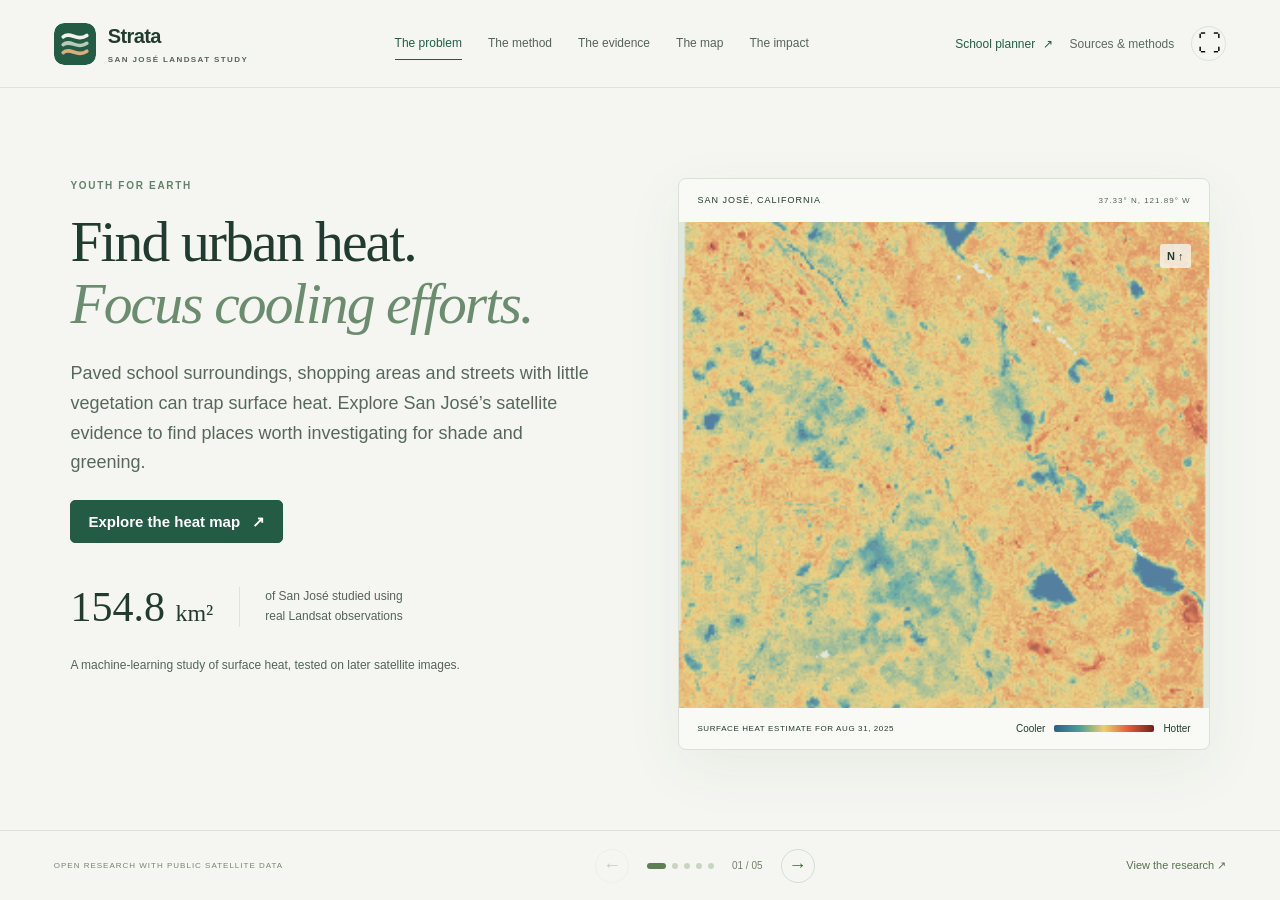
==== commit a4a5ea9c: "Polish Strata school planner layout and interaction states" ====
--- a/web/research.html
+++ b/web/research.html
@@ -4,10 +4,10 @@
 <meta charset="utf-8"><meta name="viewport" content="width=device-width,initial-scale=1"><meta name="theme-color" content="#f4f5f0">
 <meta name="description" content="Strata: testing machine learning on real Landsat observations to find hot, low-green areas in San José for cooling assessment.">
 <title>Strata — Satellite data for cooler cities</title>
-<link rel="icon" href="icon.svg?v=strata" type="image/svg+xml"><link rel="icon" href="favicon.ico?v=strata" sizes="16x16 32x32 48x48"><link rel="apple-touch-icon" href="apple-touch-icon.png"><meta name="apple-mobile-web-app-title" content="Strata"><link rel="stylesheet" href="vendor/leaflet.css"><link rel="stylesheet" href="heat.css?v=explorer-20261018-5">
+<link rel="icon" href="icon.svg?v=strata" type="image/svg+xml"><link rel="icon" href="favicon.ico?v=strata" sizes="16x16 32x32 48x48"><link rel="apple-touch-icon" href="apple-touch-icon.png"><meta name="apple-mobile-web-app-title" content="Strata"><link rel="stylesheet" href="vendor/leaflet.css"><link rel="stylesheet" href="heat.css?v=polish-20261023">
 </head>
 <body>
-<header class="site-header"><a class="identity" href="#problem" aria-label="Strata, beginning"><img class="identity-mark" src="icon.svg" alt="" width="42" height="42"><span class="identity-name">Strata<small>SAN JOSÉ LANDSAT STUDY</small></span></a><nav aria-label="Sections"><a href="#problem">The problem</a><a href="#method">The method</a><a href="#results">The evidence</a><a href="#map-section">The map</a><a href="#impact">The impact</a></nav><div class="header-tools"><button id="sources-open" class="quiet-button">Sources & methods</button><button id="fullscreen" class="icon-button" aria-label="Enter full screen" title="Full screen">⛶</button></div></header>
+<header class="site-header"><a class="identity" href="/" aria-label="Strata school planner"><img class="identity-mark" src="icon.svg" alt="" width="42" height="42"><span class="identity-name">Strata<small>SAN JOSÉ LANDSAT STUDY</small></span></a><nav aria-label="Sections"><a href="#problem">The problem</a><a href="#method">The method</a><a href="#results">The evidence</a><a href="#map-section">The map</a><a href="#impact">The impact</a></nav><div class="header-tools"><a class="planner-return" href="/">School planner <span aria-hidden="true">↗</span></a><button id="sources-open" class="quiet-button">Sources & methods</button><button id="fullscreen" class="icon-button" aria-label="Enter full screen" title="Full screen">⛶</button></div></header>
 <main>
 <section id="problem" class="slide active" aria-labelledby="problem-title"><div class="intro-copy"><p class="eyebrow">YOUTH FOR EARTH</p><h1 id="problem-title">Find urban heat.<br><em>Focus cooling efforts.</em></h1><p class="lead">Paved school surroundings, shopping areas and streets with little vegetation can trap surface heat. Explore San José’s satellite evidence to find places worth investigating for shade and greening.</p><a class="primary-button intro-cta" href="#map-section">Explore the heat map <span aria-hidden="true">↗</span></a><div class="intro-stat"><strong>154.8 <span>km²</span></strong><p>of San José studied using<br>real Landsat observations</p></div><p class="subtle">A machine-learning study of surface heat, tested on later satellite images.</p></div><figure class="hero-map"><div class="map-location">SAN JOSÉ, CALIFORNIA <span>37.33° N, 121.89° W</span></div><img src="heat/predicted-anomaly.png" alt="Model-estimated surface heat differences across the San José study area, based on August 31, 2025 Landsat observations"><div class="map-compass" aria-hidden="true">N ↑</div><figcaption><span>SURFACE HEAT ESTIMATE FOR AUG 31, 2025</span><div class="color-key"><span>Cooler</span><i></i><span>Hotter</span></div></figcaption></figure></section>
 
--- a/web/heat.css
+++ b/web/heat.css
@@ -37,3 +37,8 @@
 @media print{body.printing-brief{background:white;color:#111;font-size:11pt}body.printing-brief .site-header,body.printing-brief .deck-footer,body.printing-brief #load-error,body.printing-brief #action-status,body.printing-brief dialog,body.printing-brief main>.slide{display:none!important}body.printing-brief main>#impact{display:block!important;padding:0;min-height:0}body.printing-brief #impact>.slide-heading,body.printing-brief .impact-overview,body.printing-brief .review-builder>.section-bar,body.printing-brief #brief-empty{display:none!important}body.printing-brief .review-builder{padding:0;margin:0;border:0}body.printing-brief .brief-areas{grid-template-columns:1fr}body.printing-brief .brief-header{background:#f1f3ec;color:#111}body.printing-brief .brief-area{padding:12px;break-inside:avoid}body.printing-brief .brief-area p,body.printing-brief .brief-header p,body.printing-brief .brief-warning,body.printing-brief .area-values,body.printing-brief .field-checklist li,body.printing-brief .field-checklist p{font-size:10pt}body.printing-brief .brief-area .area-values{gap:5px;margin:10px 0}body.printing-brief #impact{page-break-after:auto}body.printing-brief a{color:#111}}
 .comparison-actions{display:flex;align-items:center;gap:16px;flex-wrap:wrap}
 @media(max-width:760px){.remove-area{width:44px;height:44px}.comparison-actions{display:flex;gap:12px;flex-wrap:wrap}.comparison-actions .quiet-button{min-height:44px}}
+
+/* Keep a clear path between the planner and the satellite study. */
+.planner-return{font-size:12px;color:var(--pine);text-decoration:none;white-space:nowrap}.planner-return:hover{text-decoration:underline}.planner-return span{margin-left:4px}
+@media(max-width:1100px){.site-header nav{gap:15px}.header-tools{gap:12px}.planner-return{font-size:11px}}
+@media(max-width:680px){.planner-return{display:none}.identity-mark{width:36px;height:36px}.header-tools{gap:12px}}
